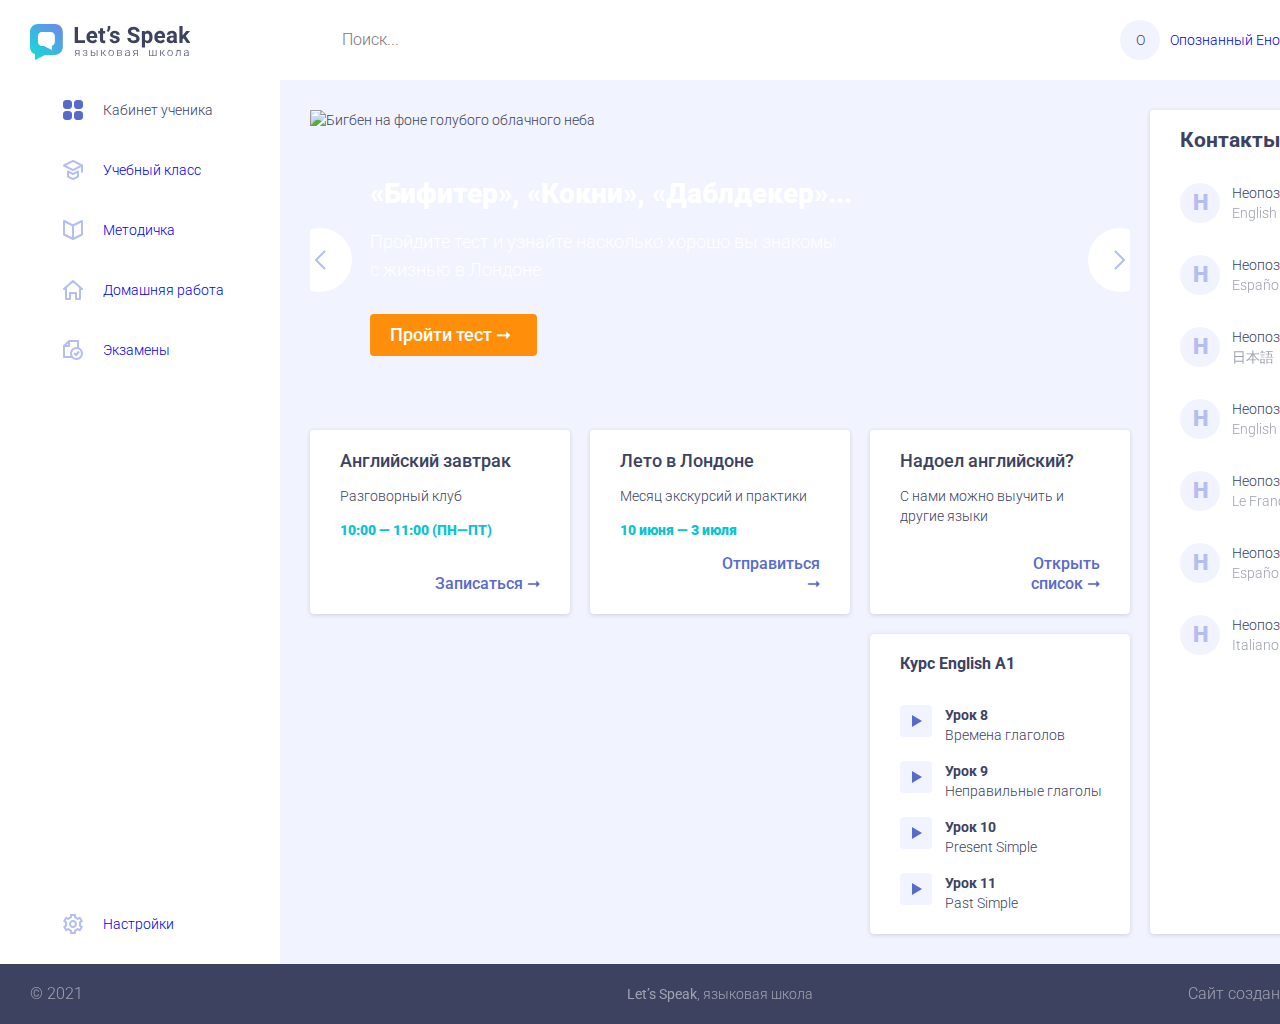
==== index.html @ 0e2b8d00 "Add files via upload" ====
<!DOCTYPE html>
<html lang="ru">
  <head>
    <meta charset="utf-8">
    <meta name="viewport" content="width=device-width, initial-scale=1">
    <link href="https://fonts.googleapis.com/css2?family=Roboto:wght@300;500;900&display=swap" rel="stylesheet">
    <link rel="stylesheet" href="style-done.css">
	<link rel="stylesheet" href="style.css">
	
	<title>Let’s Speak, языковая школа</title>
  </head>
  <body class="page container">
  
    <nav class="page-menu">
      <a class="logo" href="#">
        <img class="logo-img" src="img/logo.svg" width="161" height="36" alt="Let’s Speak, языковая школа">
      </a>
      <ul class="page-menu-list">
        <li class="page-menu-item page-menu-item-active">
          <a class="page-menu-link page-menu-link-cab">Кабинет ученика</a>
        </li>
        <li class="page-menu-item">
          <a class="page-menu-link page-menu-link-class" href="#">Учебный класс</a>
        </li>
        <li class="page-menu-item">
          <a class="page-menu-link page-menu-link-book" href="#">Методичка</a>
        </li>
        <li class="page-menu-item">
          <a class="page-menu-link page-menu-link-home" href="#">Домашняя работа</a>
        </li>
        <li class="page-menu-item">
          <a class="page-menu-link page-menu-link-exam" href="#">Экзамены</a>
        </li>
      </ul>
      <ul class="page-menu-tools">
        <li class="page-menu-tools-item">
          <a class="page-menu-tools-link" href="#">Настройки</a>
        </li>
      </ul>
    </nav>
    <header class="page-header">
      <div class="search">
        <form method="GET" action="#">
          <input class="search-field" type="text" name="search" id="search" placeholder="Поиск...">
        </form>
      </div>
      <div class="profile item-with-picture" data-text="О">
        <a class="profile-name" href="#">Опознанный Енот</a>
        <button class="profile-btn" type="button"><span class="visually-hidden">Открыть/Закрыть меню</span></button>
      </div>
      <div class="notifications">
        <button class="notifications-btn" type="button"><span>1</span></button>
      </div>
    </header>
    <main class="page-main">
      <h1 class="visually-hidden">Главная страница сайта языковой школы Let’s Speak</h1>
      <div class="slider">
        <img class="slider-img" src="img/banner.jpg" width="820" height="300" alt="Бигбен на фоне голубого облачного неба">
        <p class="slider-headline">«Бифитер», «Кокни», «Даблдекер»...</p>
        <p class="slider-text">Пройдите тест и узнайте насколько хорошо вы знакомы с жизнью в Лондоне</p>
        <a href="#">Пройти тест ➞</a>
        <button class="slider-btn slider-btn-prev" type="button"><span class="visually-hidden">Назад</span></button>
        <button class="slider-btn slider-btn-next" type="button"><span class="visually-hidden">Вперёд</span></button>
      </div>
      <section class="offers">
        <h2 class="visually-hidden">Интересные предложения</h2>
        <ul class="offers-list">
          <li class="offers-item">
            <h3>Английский завтрак</h3>
            <div class="offer-content">
              <p class="offers-item-text">Разговорный клуб</p>
              <p class="offers-item-time">10:00 — 11:00 (ПН—ПТ)</p>
            </div>
            <div class="offer-footer">
              <a href="#">Записаться ➞</a>
            </div>
          </li>
          <li class="offers-item">
            <h3>Лето в Лондоне</h3>
            <div class="offer-content">
              <p class="offers-item-text">Месяц экскурсий и практики</p>
              <p class="offers-item-time">10 июня — 3 июля</p>
            </div>
            <div class="offer-footer">
              <a href="#">Отправиться ➞</a>
            </div>
          </li>
          <li class="offers-item">
            <h3>Надоел английский?</h3>
            <div class="offer-content">
              <p class="offers-item-text">С нами можно выучить и другие языки</p>
            </div>
            <div class="offer-footer">
              <a href="#">Открыть список ➞</a>
            </div>
          </li>
        </ul>
      </section>
      <section class="video">
        <h2 class="visually-hidden">Просмотр видео уроков</h2>
        <video class="lesson-video" poster="img/lesson9.jpg" width="540" height="300">
          <source src="video.mp4" type="video/mp4">
        </video>
        <div class="video-play-list-wrapper">
          <h3>Курс English A1</h3>
          <ul class="play-list">
            <li class="play-item">
              <button class="play-button" type="button"><span class="visually-hidden">Пуск/Стоп</span></button>
              <h4>Урок 8</h4>
              <p>Времена глаголов</p>
            </li>
            <li class="play-item play-item-active">
              <button class="play-button" type="button"><span class="visually-hidden">Пуск/Стоп</span></button>
              <h4>Урок 9</h4>
              <p>Неправильные глаголы</p>
            </li>
            <li class="play-item">
              <button class="play-button" type="button"><span class="visually-hidden">Пуск/Стоп</span></button>
              <h4>Урок 10</h4>
              <p>Present Simple</p>
            </li>
            <li class="play-item">
              <button class="play-button" type="button"><span class="visually-hidden">Пуск/Стоп</span></button>
              <h4>Урок 11</h4>
              <p>Past Simple</p>
            </li>
          </ul>
        </div>
      </section>
      <section class="contacts">
        <h2>Контакты</h2>
        <ul class="contact-list">
          <li class="contact-item">
            <a class="contact-link item-with-picture" data-text="Н" href="#">
              <p class="contact-name">Неопознанный Енот</p>
              <p class="contact-lang">English A1</p>
            </a>
          </li>
          <li class="contact-item">
            <a class="contact-link item-with-picture" data-text="Н" href="#">
              <p class="contact-name">Неопознанный Енот 2</p>
              <p class="contact-lang">Español 2</p>
            </a>
          </li>
          <li class="contact-item">
            <a class="contact-link item-with-picture" data-text="Н" href="#">
              <p class="contact-name">Неопознанный Енот 3</p>
              <p class="contact-lang">日本語</p>
            </a>
          </li>
          <li class="contact-item">
            <a class="contact-link item-with-picture" data-text="Н" href="#">
              <p class="contact-name">Неопознанный Енот 4</p>
              <p class="contact-lang">English B2</p>
            </a>
          </li>
          <li class="contact-item">
            <a class="contact-link item-with-picture" data-text="Н" href="#">
              <p class="contact-name">Неопознанный Енот 5</p>
              <p class="contact-lang">Le Français</p>
            </a>
          </li>
          <li class="contact-item">
            <a class="contact-link item-with-picture" data-text="Н" href="#">
              <p class="contact-name">Неопознанный Енот 6</p>
              <p class="contact-lang">Español 1</p>
            </a>
          </li>
          <li class="contact-item">
            <a class="contact-link item-with-picture" data-text="Н" href="#">
              <p class="contact-name">Неопознанный Енот 7</p>
              <p class="contact-lang">Italiano</p>
            </a>
          </li>
        </ul>
      </section>
    </main>
    <footer class="page-footer">
      <p class="copyright">© 2021</p>
      <a class="page-footer-logo" href="#"><b>Let’s Speak</b>, языковая школа</a>
      <p class="copyright-details">Сайт создан в <a href="htmlacademy.ru">HTML Academy</a></p>
    </footer>
  </body>
</html>
---- style.css ----
body {
  padding: 0;
  margin: 0;
  font-family: "Roboto", "Arial", sans-serif;
  font-weight: 300;
  font-size: 14px;
  line-height: 20px;
  color: #3c425f;
  
}
a {
	text-decoration: none;
}
.visually-hidden {
  position: absolute;
  clip: rect(1px, 1px, 1px, 1px);
  padding: 0;
  border: 0;
  height: 1px;
  width: 1px;
  overflow: hidden;
}
/*
body {
  /* Временно для удобства построения сетки 
  background-image: url('index.jpg');
  background-size: 1440px auto;
  background-repeat: no-repeat;
  background-position: top center;
}
*/
.container {
	width: 1440px;
	margin: 0 auto;
}
.page {
	display: grid;
	grid-template-areas: 
		"navigation header"
		"navigation main"
		"footer footer";
	grid-template-columns: 280px 1fr;
	grid-template-rows: 80px 1fr 60px;
	min-height: 100vh;
}
.page-header {
	grid-area: header;
	display: grid;
	grid-template-columns: 1fr auto 80px;
}
.page-footer {
	grid-area: footer;
	display: grid;
	grid-template-columns: 280px 1fr 280px;
}
.page-main {
	grid-area: main;
	padding: 30px;
	display: grid;
	grid-template-columns: 3fr 1fr;
	grid-template-rows: 300px auto 1fr;
	grid-template-areas: 
		"slider contacts"
		"offers contacts"
		"video contacts";
	grid-gap: 20px;
}
.page-menu {
	grid-area: navigation;
	display: grid;
	grid-template-rows: 80px 1fr auto;
}
.page-menu-tools {
	min-height: 60px;
	padding: 0;
	margin: 0 0 10px 0; 
	list-style: none;
}
.slider {
	grid-area: slider;
}
.offers {
	grid-area: offers;
	min-height: 140px;
}
.video {
	grid-area: video;
}
.contacts {
	grid-area: contacts;
}
.copyright {
	margin: 0;
	min-height: 30px;
}
.page-footer-logo {
	min-height: 30px;
}
.copyright-details {
	margin: 0;
	min-height: 30px;
}
.logo {
	margin: 24px 30px 15px;
}
.page-menu-list {
	padding: 0;
	margin: 0;
	list-style: none;
}
.page-menu-link {
	display: block;
	padding: 20px 25px 20px 63px;
	min-height: 20px;
}
.page-menu-tools-link {
	display: block;
	padding: 20px 25px 20px 63px;
	min-height: 20px;
	background-image: url(../img/settings.svg) no-repeat;
}
.search {
	margin-top: 10px;
	margin-left: 30px;
}
.search-field {
	padding: 20px 20px 20px 32px;
}
.profile {
	display: grid;
	grid-template-columns: repeat(3, auto);
	grid-gap: 10px;
	max-width: 400px;
	margin-top: 20px;
	margin-bottom: 20px;
	margin-right: 20px;
}
.item-with-picture::before {
	content: attr(data-text);
	width: 40px;
	height: 40px;
}
.profile-name {
	min-width: 130px;
	line-height: 40px;
}
.profile-btn {
	width: 30px;
	border: none;
	background-color: transparent;
	background-image: url("img/knopka.svg");
	background-repeat: no-repeat;
	background-position: center;
}
.notifications-btn {
	width: 25px;
	height: 25px;
	margin: 27px;
}
.slider {
	grid-area: slider;
	position: relative;
	width: 820px;
	height: 300px;
	padding: 32px 60px;
	overflow: hidden;
	box-sizing: border-box;
}
.slider-img {
	position: absolute;
	left: 0;
	top: 0;
}
.slider-headline {
	position: relative;
	margin-bottom: 10px;
	min-height: 48px;
}
.slider-text {
	position: relative;
	margin: 0 0 30px 0;
	max-width: 470px;
	min-height: 55px;
}
.slider a {
	position: relative;
	padding: 10px 20px;
	
}
.slider-btn {
	position: absolute;
	width: 64px;
	height: 64px;
	left: -32px;
	top: 0;
	bottom: 0;
	margin: auto;
	border-radius: 50%;
	border: none;
}
.slider-btn-next {
	left: auto;
	right: -32px;
	top: 0;
	bottom: 0;
	margin: auto;
}
.offers-list {	
	padding: 0;
	margin: 0;
	list-style: none;
	display: grid;
	grid-template-columns: repeat(3, 1fr);
	grid-gap: 20px;
}
.offers-item {
	min-height: 140px;
}
.offers-item {
	display: grid;
	grid-template-rows: auto 1fr auto;
	padding: 20px 30px;
	min-height: 100px;
}
.offers-item h3 {
	margin: 0;
	min-height: 20px;
}
.contacts {
	grid-area: contacts;
	padding: 20px 0 20px 30px;
}
.contacts h2 {
	margin: 0 0 10px 0;
	min-height: 22px;
}
.contact-list {
	padding: 5px 0 0 0;
	margin: 0;
	list-style: none;
}
.contact-item {
	padding: 16px 10px 0 0;
	min-height: 56px;
}
.contact-link {
	display: grid;
	grid-template-columns: 40px auto;
	grid-template-rows: auto auto;
	grid-column-gap: 12px;
	font-family: Roboto;
font-style: normal;
font-weight: 900;
font-size: 22px;
line-height: 26px;
/* identical to box height */
text-align: center;
color: #B4BEF0;
}

.contact-link p {
font-family: Roboto;
font-style: normal;
font-weight: 300;
font-size: 14px;
line-height: 20px;
/* identical to box height, or 143% */
color: #3C425F;
text-align: left;
}
.contact-link p:last-child{
	font-family: Roboto;
font-style: normal;
font-weight: 300;
font-size: 14px;
line-height: 20px;
/* identical to box height, or 143% */


color: #3C425F;

opacity: 0.5;
}

.contact-link::before {
	grid-row: 1/3;
}
.contact-name {
	grid-column: 2/3;
	grid-row: 1/2;
	margin: 0;
	min-height: 20px;
	
}
.contact-lang {
	grid-column: 2/3;
	grid-row: 2/3;
	margin: 0;
	min-height: 20px;
}
.video {
	grid-area: video;
	display: grid;
	grid-template-columns: 2fr 1fr;
	grid-gap: 20px;
	min-width: 540px;
	min-height: 300px;
}
.video h3 {
	margin: 20px 0 13px 30px;
	min-height: 30px;
}
.play-list {
	padding: 0;
	margin: 0;
	list-style: none;
	height: 235px;
	overflow-y: auto;
}


.play-item {
	display: grid;
	grid-template-columns: 32px auto;
	grid-template-rows: auto auto;
	grid-template-areas: 
		"button title"
		"button desc";
	grid-column-gap: 13px;
	padding: 8px 10px 8px 30px;
}
.play-button {
	background-color: #FFFFFF;
	grid-area: button;
	width: 32px;
	height: 32px;
	background-image: url("img/play1.svg");
	background-repeat: no-repeat;
	background-position: center;
	border:none;
}

.play-button-play{
	background-color: #FFFFFF;
	grid-area: button;
	width: 32px;
	height: 32px;
	background-image: url("img/play2.svg");
	background-repeat: no-repeat;
	background-position: center;
	border:none;
}


.play-item h4 {
	grid-area: title;
	margin: 0;
	min-height: 16px;
}
.play-item p {
	grid-area: desc;
	margin: 0;
	min-height: 16px;
}
.copyright {
	margin: 20px 10px 10px 30px;
	min-height: 30px;
}
.page-footer-logo {
	margin: 20px 0;
	text-align: center;
}
.copyright-details {
	text-align: right;
	margin: 20px 30px 10px 10px;
	min-height: 30px;
}
.page-main {
	background: #F1F3FE;
}
.contacts {
	background: #FFFFFF;
	box-shadow: 0px 1px 4px rgba(60, 66, 95, 0.2);
	border-radius: 4px;
}
video {
	border-radius: 4px;
}
.video-play-list-wrapper {
	background: #FFFFFF;
	box-shadow: 0px 1px 4px rgba(60, 66, 95, 0.2);
	border-radius: 4px;
}
.offers-item {
	background: #FFFFFF;
	box-shadow: 0px 1px 4px rgba(60, 66, 95, 0.2);
	border-radius: 4px;
}
.slider .slider-headline{
	font-family: Roboto;
font-style: normal;
font-weight: 900;
font-size: 28px;
line-height: 48px;
/* identical to box height, or 171% */


color: #FFFFFF;
}
.slider .slider-text {
	font-family: Roboto;
	font-style: normal;
	font-weight: 300;
	font-size: 18px;
	line-height: 28px;
	color: #FFFFFF;
}
.slider a {
	display: flex;
	flex-direction: row;
	align-items: center;
	padding: 10px 20px;
	background: #FF8F0B;
	border-radius: 4px;
	color: #FFFFFF;
	font-family: Roboto;
	font-style: normal;
	font-weight: 500;
	font-size: 18px;
	line-height: 22px;
	width: 127px;
	height: 22px;
	flex: none;
	order: 0;
	flex-grow: 0;
	margin: 10px 0px;
}
.offers-item h3 {
	font-family: Roboto;
	font-style: normal;
	font-weight: 500;
	font-size: 18px;
	line-height: 22px;
	color: #3C425F;
}
.offers-item-text {
	font-family: Roboto;
	font-style: normal;
	font-weight: 300;
	font-size: 14px;
	line-height: 20px;
	color: #3C425F;
}
.offers-item-time {
	font-family: Roboto;
	font-style: normal;
	font-weight: 900;
	font-size: 14px;
	line-height: 20px;
	color: #0BC4CF;
}
.offer-footer a {
	font-family: Roboto;
	font-style: normal;
	font-weight: 500;
	font-size: 16px;
	line-height: 20px;
	text-align: right;
	color: #576BCC;
	width: 108px;
	height: 20px;
	left: 432px;
	top: 530px;
}
footer {
	background: #3C425F;
	font-family: Roboto;
}
footer p {
	font-style: normal;
	font-weight: 300;
	font-size: 16px;
	line-height: 20px;
	color: #FFFFFF;
	opacity: 0.5;
}
footer a {
	text-decoration: none;
	color: #FFFFFF;
	opacity: 0.5;
}
.search-field {
	padding: 20px 20px 20px 32px;
    font-family: Roboto;
    font-style: normal;
    font-weight: 300;
    font-size: 16px;
    line-height: 19px;
    color: #B4BEF0;
    border: none;

}
.search {
	color: #B4BEF0;
}
.page-menu-link-cab {
	 display: grid;
	 grid-template-columns: 20px 1fr;
	 grid-column-gap: 0px;
	 grid-gap: 20px;
}

.page-menu-link-cab::before {
	 content: "";
	 width: 20px;
	 height: 20px;
	
	 background-image: url("img/kvadrat.svg");
	 background-repeat: no-repeat;
	 background-position: center;
}

.page-menu-link-class {
	  display: grid;
	 grid-template-columns: 20px 1fr;
	 grid-column-gap: 0px;
	 grid-gap: 20px;
}

.page-menu-link-class::before {
	 content: "";
	 width: 20px;
	 height: 20px;
	 
	 background-image: url("img/teach.svg");
	 background-repeat: no-repeat;
	 background-position: center;
}


.page-menu-link-book {
	 display: grid;
	 grid-template-columns: 20px 1fr;
	 grid-column-gap: 0px;
	 grid-gap: 20px;
}

.page-menu-link-book::before {
	 content: "";
	 width: 20px;
	 height: 20px;
	
	 background-image: url("img/book.svg");
	 background-repeat: no-repeat;
	 background-position: center;
}


.page-menu-link-home {
 display: grid;
	 grid-template-columns: 20px 1fr;
	 grid-column-gap: 0px;
	 grid-gap: 20px;
}

.page-menu-link-home::before{
	 content: "";
	 width: 20px;
	 height: 20px;
	 
	 background-image: url("img/home.svg");
	 background-repeat: no-repeat;
	 background-position: center;
}


.page-menu-link-exam {
 display: grid;
	 grid-template-columns: 20px 1fr;
	 grid-column-gap: 0px;
	 grid-gap: 20px;
}

.page-menu-link-exam::before {
	 content: "";
	 width: 20px;
	 height: 20px;
	 
	 background-image: url("img/doc.svg");
	 background-repeat: no-repeat;
	 background-position: center;
}

.page-menu-tools-link{
	 display: grid;
	 grid-template-columns: 20px 1fr;
	 grid-column-gap: 0px;
	 grid-gap: 20px;
}

.page-menu-tools-link::before{
	content: "";
	 width: 20px;
	 height: 20px;
	 
	 background-image: url("img/settings.svg");
	 background-repeat: no-repeat;
	 background-position: center;
}

.notifications-btn{
	display: grid;
	 grid-template-columns: 20px 0px;
	 grid-column-gap: 0px;
	 grid-gap: 20px;
	 text-decoration: none;
	 border: none;
	 background-color:#FFFFFF;
}

.notifications-btn::before{
	content: "";
	 width: 20px;
	 height: 20px;
	 
	 background-image: url("img/bell.svg");
	 background-repeat: no-repeat;
	 background-position: center;
}

.item-with-picture::before{
	width: 40px;
	height: 40px;
	background-image: url("img/upkrug.svg");
	background-repeat: no-repeat;
	background-position: center;
	text-align: center;
    line-height: 40px;
}

.slider-btn-prev{
	 background-color: #FFFFFF;
	 background-image: url("img/left.svg");
	 background-repeat: no-repeat;
	 background-position: center;
	 margin-left: 10px;
}

.slider-btn-next{
	background-color: #FFFFFF;
	background-image: url("img/right.svg");
	background-repeat: no-repeat;
	background-position: center;
	margin-right: 10px;
}

.offer-footer{
	margin-left: 45%;
	font-family: Roboto;
	font-style: normal;
	font-weight: 500;
	font-size: 16px;
	line-height: 20px;
	/* identical to box height, or 125% */

	text-align: right;

	color: #576BCC;
}
.offer-footer-2{
	margin-left: 35%;
	font-family: Roboto;
	font-style: normal;
	font-weight: 500;
	font-size: 16px;
	line-height: 20px;
	/* identical to box height, or 125% */
	text-align: right;
	color: #576BCC;
}
.offer-footer-3{
	margin-left: 25%;
	font-family: Roboto;
	font-style: normal;
	font-weight: 500;
	font-size: 16px;
	line-height: 20px;
	/* identical to box height, or 125% */
	text-align: right;
	color: #576BCC;
}
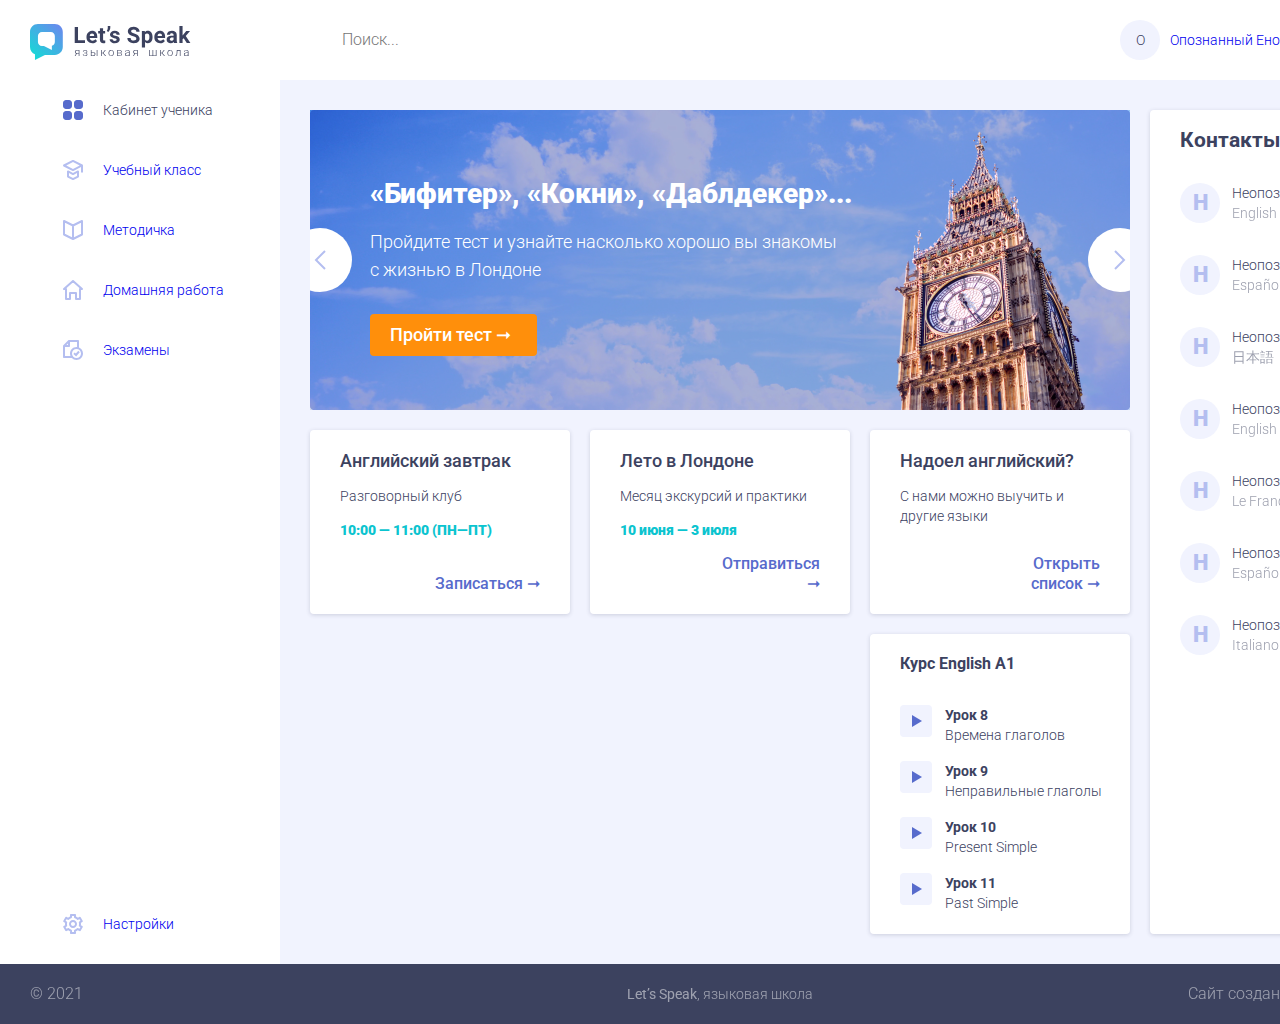
==== commit 1ba4984d: "Update index.html" ====
--- a/index.html
+++ b/index.html
@@ -98,7 +98,7 @@
       </section>
       <section class="video">
         <h2 class="visually-hidden">Просмотр видео уроков</h2>
-        <video class="lesson-video" poster="img/lesson9.jpg" width="540" height="300">
+        <video class="lesson-video" poster="img/lesson9.png" width="540" height="300">
           <source src="video.mp4" type="video/mp4">
         </video>
         <div class="video-play-list-wrapper">
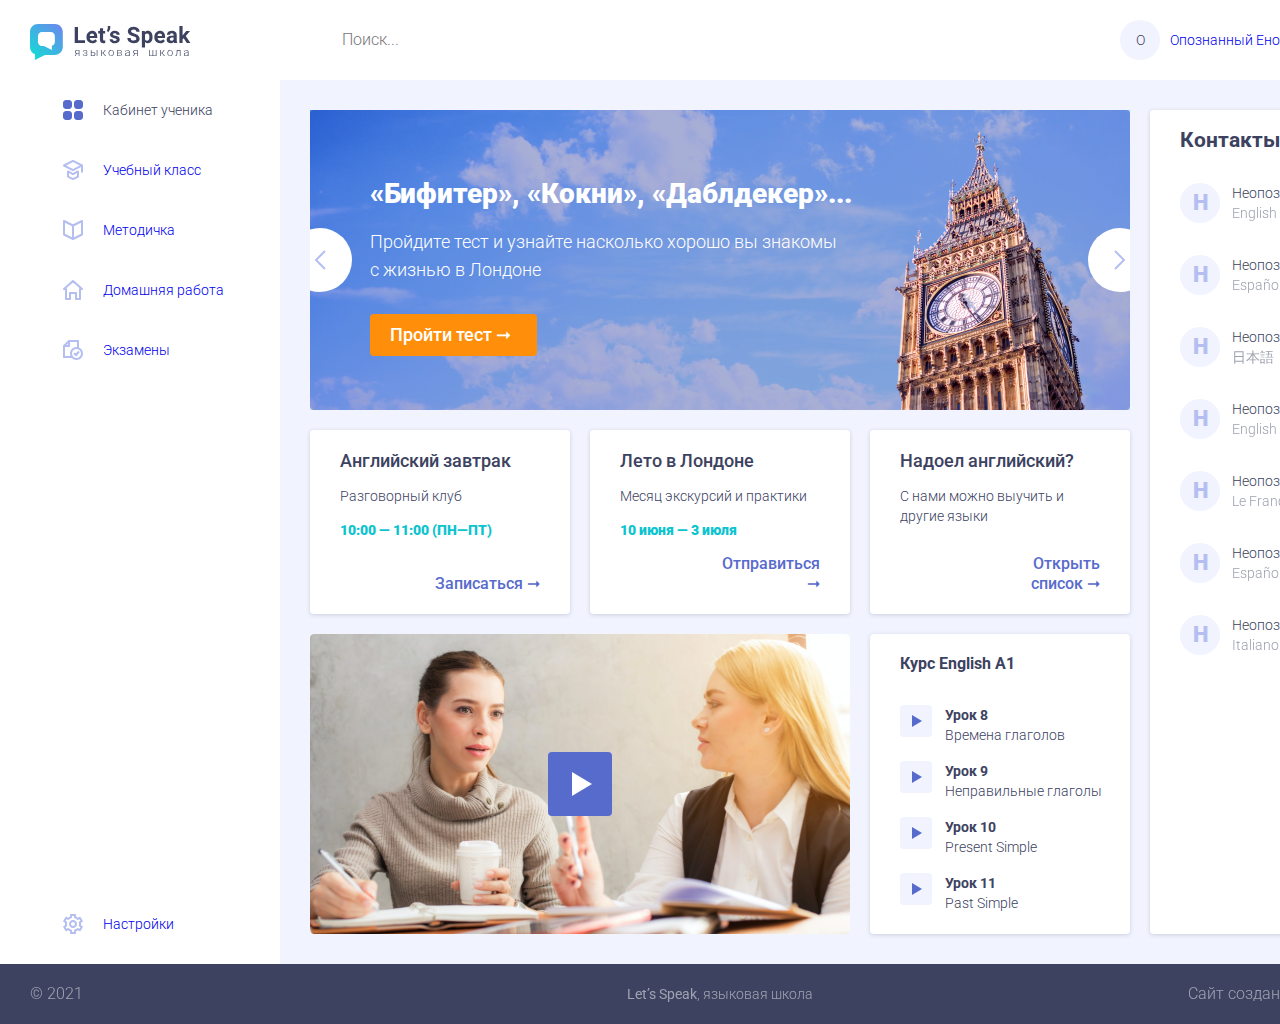
==== commit dfb0e320: "Update index.html" ====
--- a/index.html
+++ b/index.html
@@ -98,7 +98,7 @@
       </section>
       <section class="video">
         <h2 class="visually-hidden">Просмотр видео уроков</h2>
-        <video class="lesson-video" poster="img/lesson9.png" width="540" height="300">
+        <video class="lesson-video" poster="img/lesson9.svg" width="540" height="300">
           <source src="video.mp4" type="video/mp4">
         </video>
         <div class="video-play-list-wrapper">
